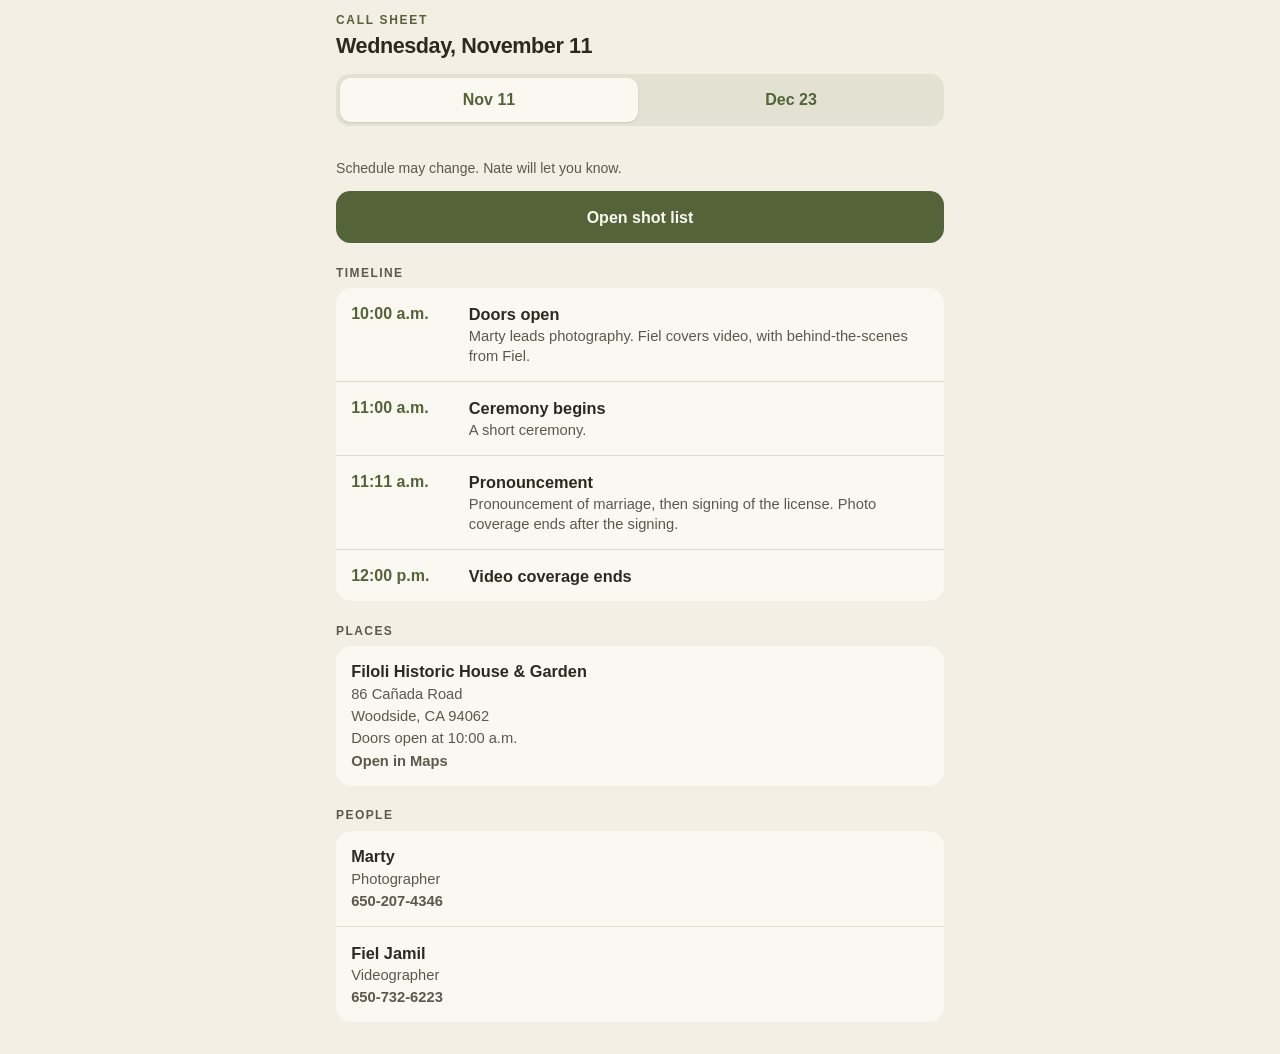
==== call/index.html @ ec7d3aee "Add files via upload" ====
<!DOCTYPE html>
<html lang="en">
  <head>
    <meta charset="utf-8" />
    <meta name="viewport" content="width=device-width, initial-scale=1, viewport-fit=cover" />
    <meta name="robots" content="noindex, nofollow" />
    <meta name="theme-color" content="#f4efe4" />
    <meta name="apple-mobile-web-app-capable" content="yes" />
    <meta name="mobile-web-app-capable" content="yes" />
    <meta name="apple-mobile-web-app-status-bar-style" content="default" />
    <meta name="apple-mobile-web-app-title" content="Call sheet" />
    <title>Call sheet</title>
    <link rel="stylesheet" href="styles.css" />
  </head>
  <body>
    <main id="app"></main>
    <script src="data.js"></script>
    <script src="app.js"></script>
  </body>
</html>
---- call/styles.css ----
:root {
  color-scheme: light;
  --cream: #f4efe4;
  --paper: #fbf8f2;
  --ink: #2c291f;
  --muted: #5e584c;
  --line: #e4dccb;
  --deep: #556338;
  --peridot: #8ea36a;
}

* { box-sizing: border-box; }

html { background: var(--cream); }

body {
  margin: 0;
  min-height: 100vh;
  background: var(--cream);
  color: var(--ink);
  font-family: -apple-system, BlinkMacSystemFont, "Segoe UI", sans-serif;
  font-size: 16px;
  line-height: 1.35;
}

main {
  width: min(100%, 40rem);
  margin: 0 auto;
  padding: 0 0 calc(2rem + env(safe-area-inset-bottom));
}

.top {
  position: sticky;
  top: 0;
  z-index: 2;
  padding: calc(0.75rem + env(safe-area-inset-top)) 1rem 0.85rem;
  background: rgba(244, 239, 228, 0.92);
  backdrop-filter: blur(16px);
}

.kicker {
  margin: 0;
  color: var(--deep);
  font-size: 0.75rem;
  font-weight: 650;
  letter-spacing: 0.14em;
  text-transform: uppercase;
}

h1 {
  margin: 0.2rem 0 0.85rem;
  font-size: 1.35rem;
  font-weight: 650;
  letter-spacing: -0.02em;
}

.switch {
  display: flex;
  gap: 0.25rem;
  padding: 0.25rem;
  background: rgba(85, 99, 56, 0.1);
  border-radius: 0.85rem;
}

.switch button {
  flex: 1;
  min-height: 2.75rem;
  border: 0;
  border-radius: 0.65rem;
  background: transparent;
  color: var(--deep);
  font: inherit;
  font-weight: 650;
}

.switch button[aria-selected="true"] {
  background: var(--paper);
  box-shadow: 0 1px 2px rgba(44, 41, 31, 0.12);
}

#day { padding: 0.35rem 1rem 0; }

.notice {
  margin: 0.85rem 0 0;
  color: var(--muted);
  font-size: 0.88rem;
}

.shot, .shot.waiting {
  display: flex;
  align-items: center;
  justify-content: center;
  min-height: 3.25rem;
  margin: 0.85rem 0 0.35rem;
  border-radius: 0.9rem;
  font-weight: 650;
  text-decoration: none;
}

.shot {
  background: var(--deep);
  color: #fbf8f2;
}

.shot.waiting {
  background: transparent;
  color: var(--muted);
  border: 1px dashed var(--line);
}

section { margin-top: 1.35rem; }

h2 {
  margin: 0 0 0.45rem;
  color: var(--muted);
  font-size: 0.75rem;
  font-weight: 650;
  letter-spacing: 0.12em;
  text-transform: uppercase;
}

.timeline, .cards {
  list-style: none;
  margin: 0;
  padding: 0;
  background: var(--paper);
  border-radius: 1rem;
}

.timeline li {
  display: grid;
  grid-template-columns: 6.6rem 1fr;
  gap: 0.35rem 0.75rem;
  padding: 0.9rem 0.95rem;
  border-top: 1px solid var(--line);
}

.timeline li:first-child { border-top: 0; }

time {
  color: var(--deep);
  font-weight: 650;
  font-variant-numeric: tabular-nums;
  white-space: nowrap;
}

.timeline strong, .cards strong { display: block; font-size: 1.02rem; }

.timeline span, .cards span, .cards em {
  display: block;
  margin-top: 0.15rem;
  color: var(--muted);
  font-style: normal;
  font-size: 0.92rem;
}

.cards a, .cards .row {
  display: block;
  padding: 0.9rem 0.95rem;
  border-top: 1px solid var(--line);
  color: inherit;
  text-decoration: none;
}

.cards li:first-child a,
.cards li:first-child .row { border-top: 0; }

.action {
  margin-top: 0.45rem;
  color: var(--deep);
  font-weight: 650;
  font-size: 0.92rem;
}

.empty {
  margin: 0;
  padding: 0.95rem;
  background: var(--paper);
  border-radius: 1rem;
  color: var(--muted);
}

@media (prefers-reduced-motion: reduce) {
  * { scroll-behavior: auto; }
}
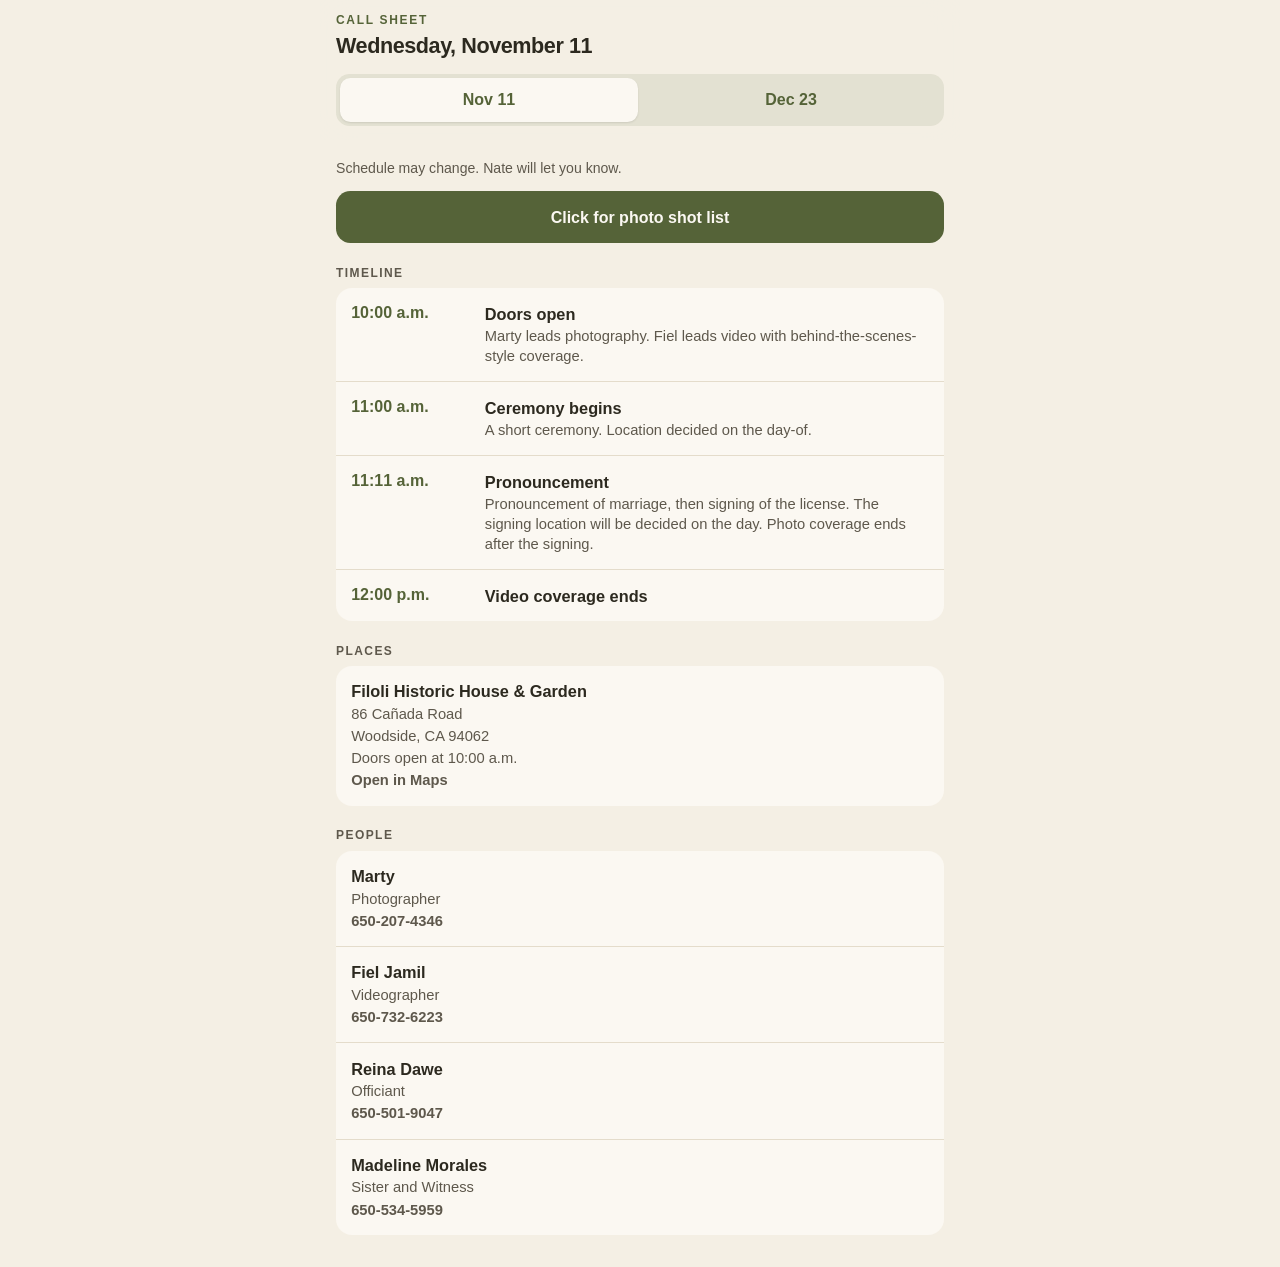
==== commit 198230c6: "Add versioning to CSS and JS file links Updated stylesheet and script links to include versioning." ====
--- a/call/index.html
+++ b/call/index.html
@@ -10,11 +10,11 @@
     <meta name="apple-mobile-web-app-status-bar-style" content="default" />
     <meta name="apple-mobile-web-app-title" content="Call sheet" />
     <title>Call sheet</title>
-    <link rel="stylesheet" href="styles.css" />
+    <link rel="stylesheet" href="styles.css?v=2" />
   </head>
   <body>
     <main id="app"></main>
-    <script src="data.js"></script>
-    <script src="app.js"></script>
+    <script src="data.js?v=2"></script>
+    <script src="app.js?v=2"></script>
   </body>
 </html>
--- a/call/styles.css
+++ b/call/styles.css
@@ -129,7 +129,7 @@
 
 .timeline li {
   display: grid;
-  grid-template-columns: 6.6rem 1fr;
+  grid-template-columns: 7.6rem minmax(0, 1fr);
   gap: 0.35rem 0.75rem;
   padding: 0.9rem 0.95rem;
   border-top: 1px solid var(--line);
@@ -141,7 +141,7 @@
   color: var(--deep);
   font-weight: 650;
   font-variant-numeric: tabular-nums;
-  white-space: nowrap;
+  line-height: 1.25;
 }
 
 .timeline strong, .cards strong { display: block; font-size: 1.02rem; }
@@ -156,9 +156,14 @@
 
 .cards a, .cards .row {
   display: block;
+  width: 100%;
   padding: 0.9rem 0.95rem;
+  border: 0;
   border-top: 1px solid var(--line);
+  background: transparent;
   color: inherit;
+  font: inherit;
+  text-align: left;
   text-decoration: none;
 }
 
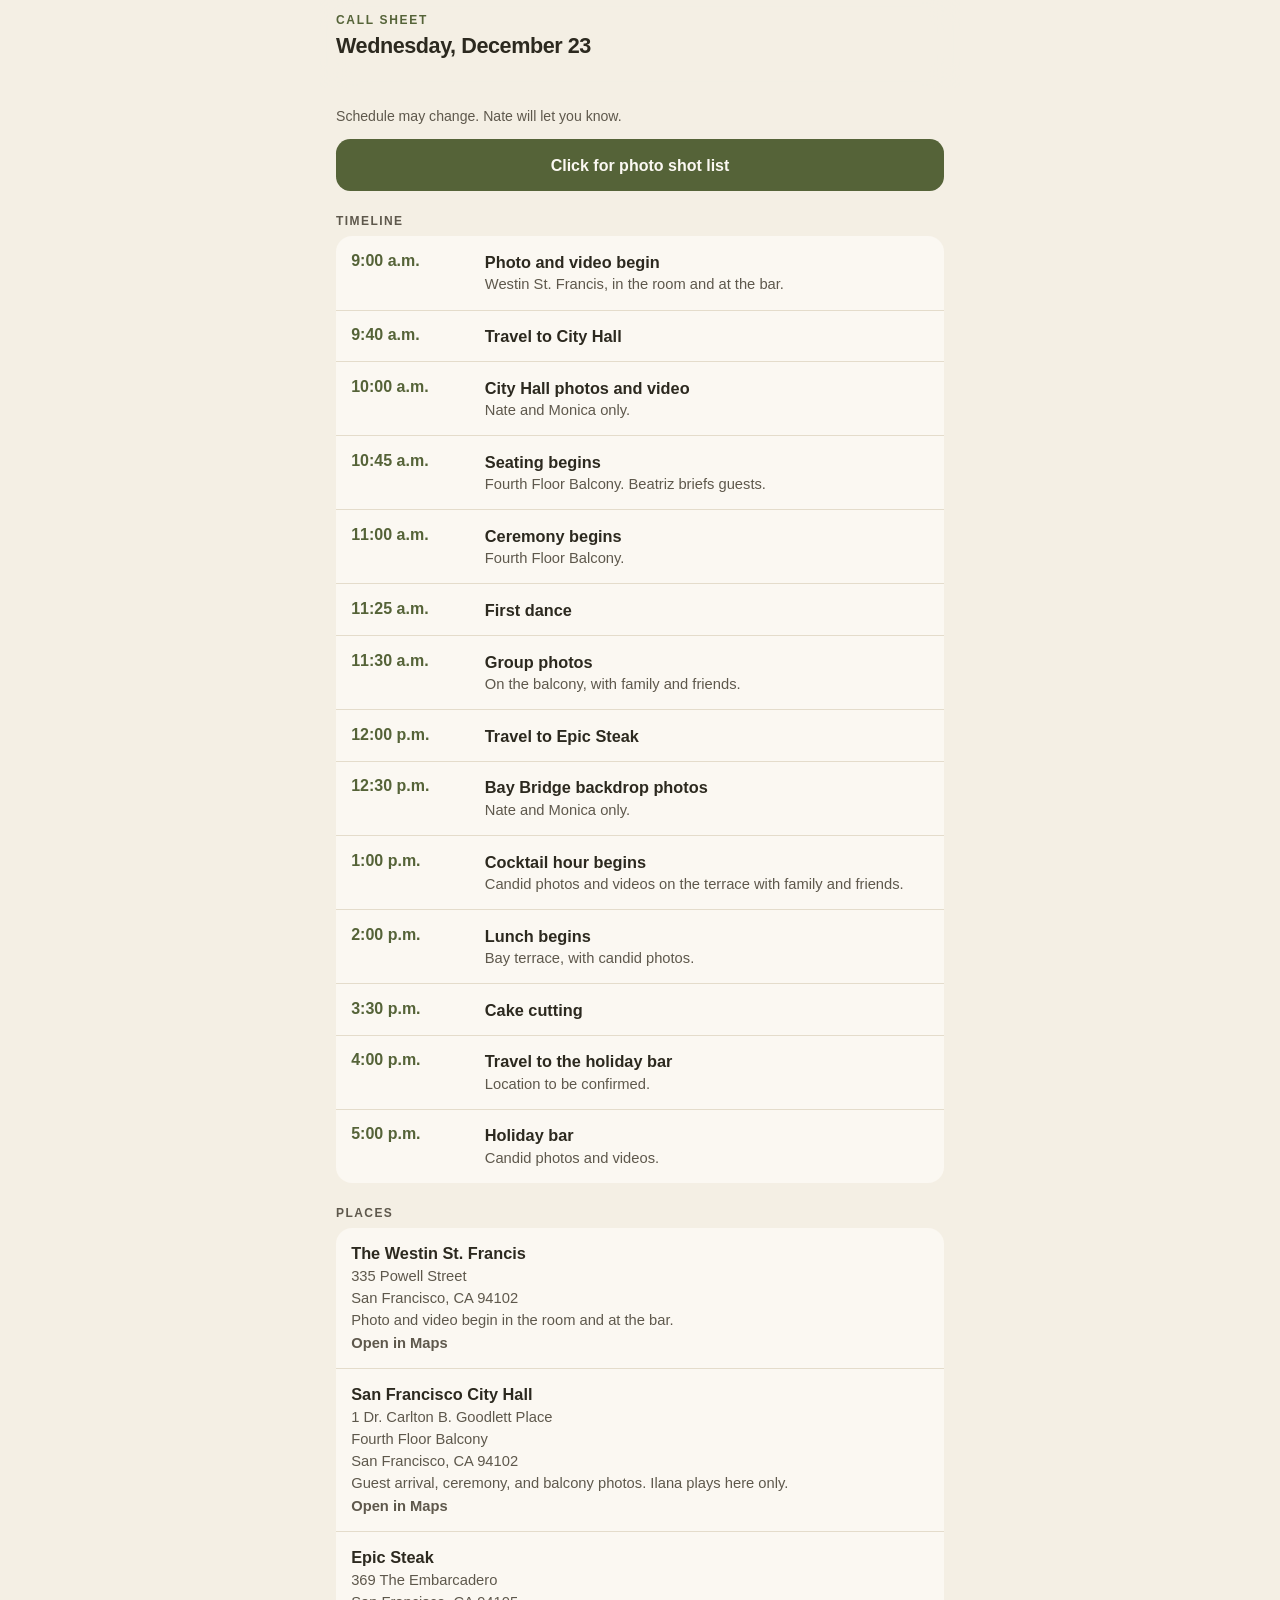
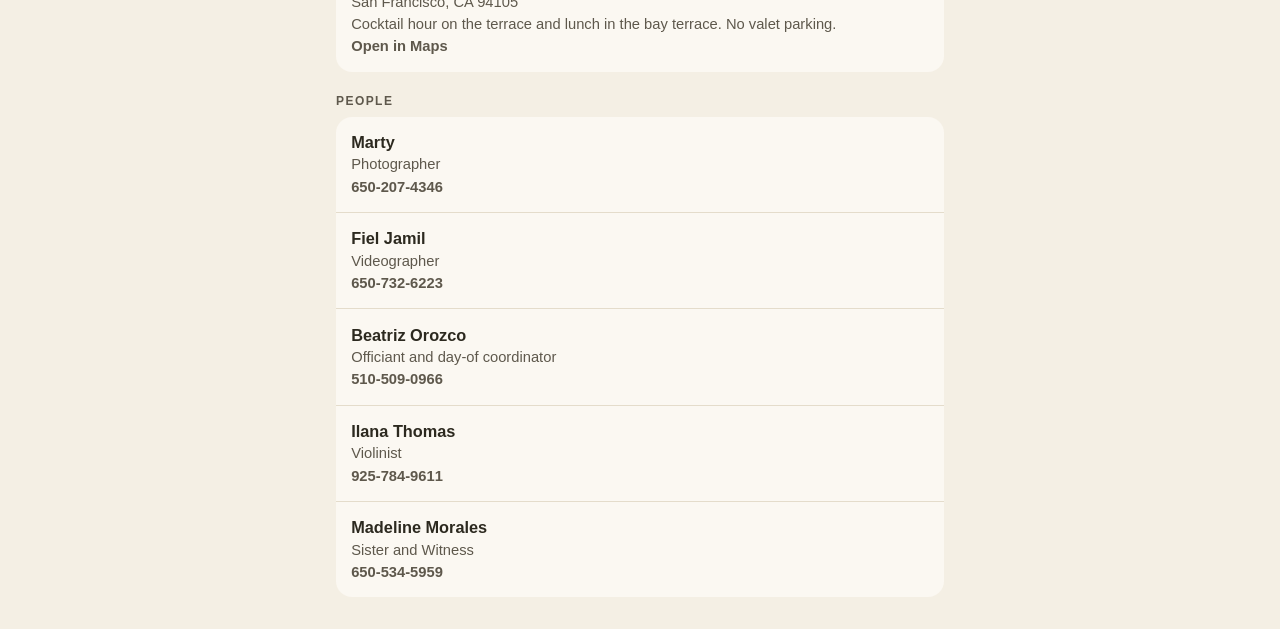
==== commit 9c77df5b: "Update stylesheet and script version numbers" ====
--- a/call/index.html
+++ b/call/index.html
@@ -10,11 +10,11 @@
     <meta name="apple-mobile-web-app-status-bar-style" content="default" />
     <meta name="apple-mobile-web-app-title" content="Call sheet" />
     <title>Call sheet</title>
-    <link rel="stylesheet" href="styles.css?v=2" />
+    <link rel="stylesheet" href="styles.css?v=4" />
   </head>
   <body>
     <main id="app"></main>
-    <script src="data.js?v=2"></script>
-    <script src="app.js?v=2"></script>
+    <script src="data.js?v=4"></script>
+    <script src="app.js?v=4"></script>
   </body>
 </html>
